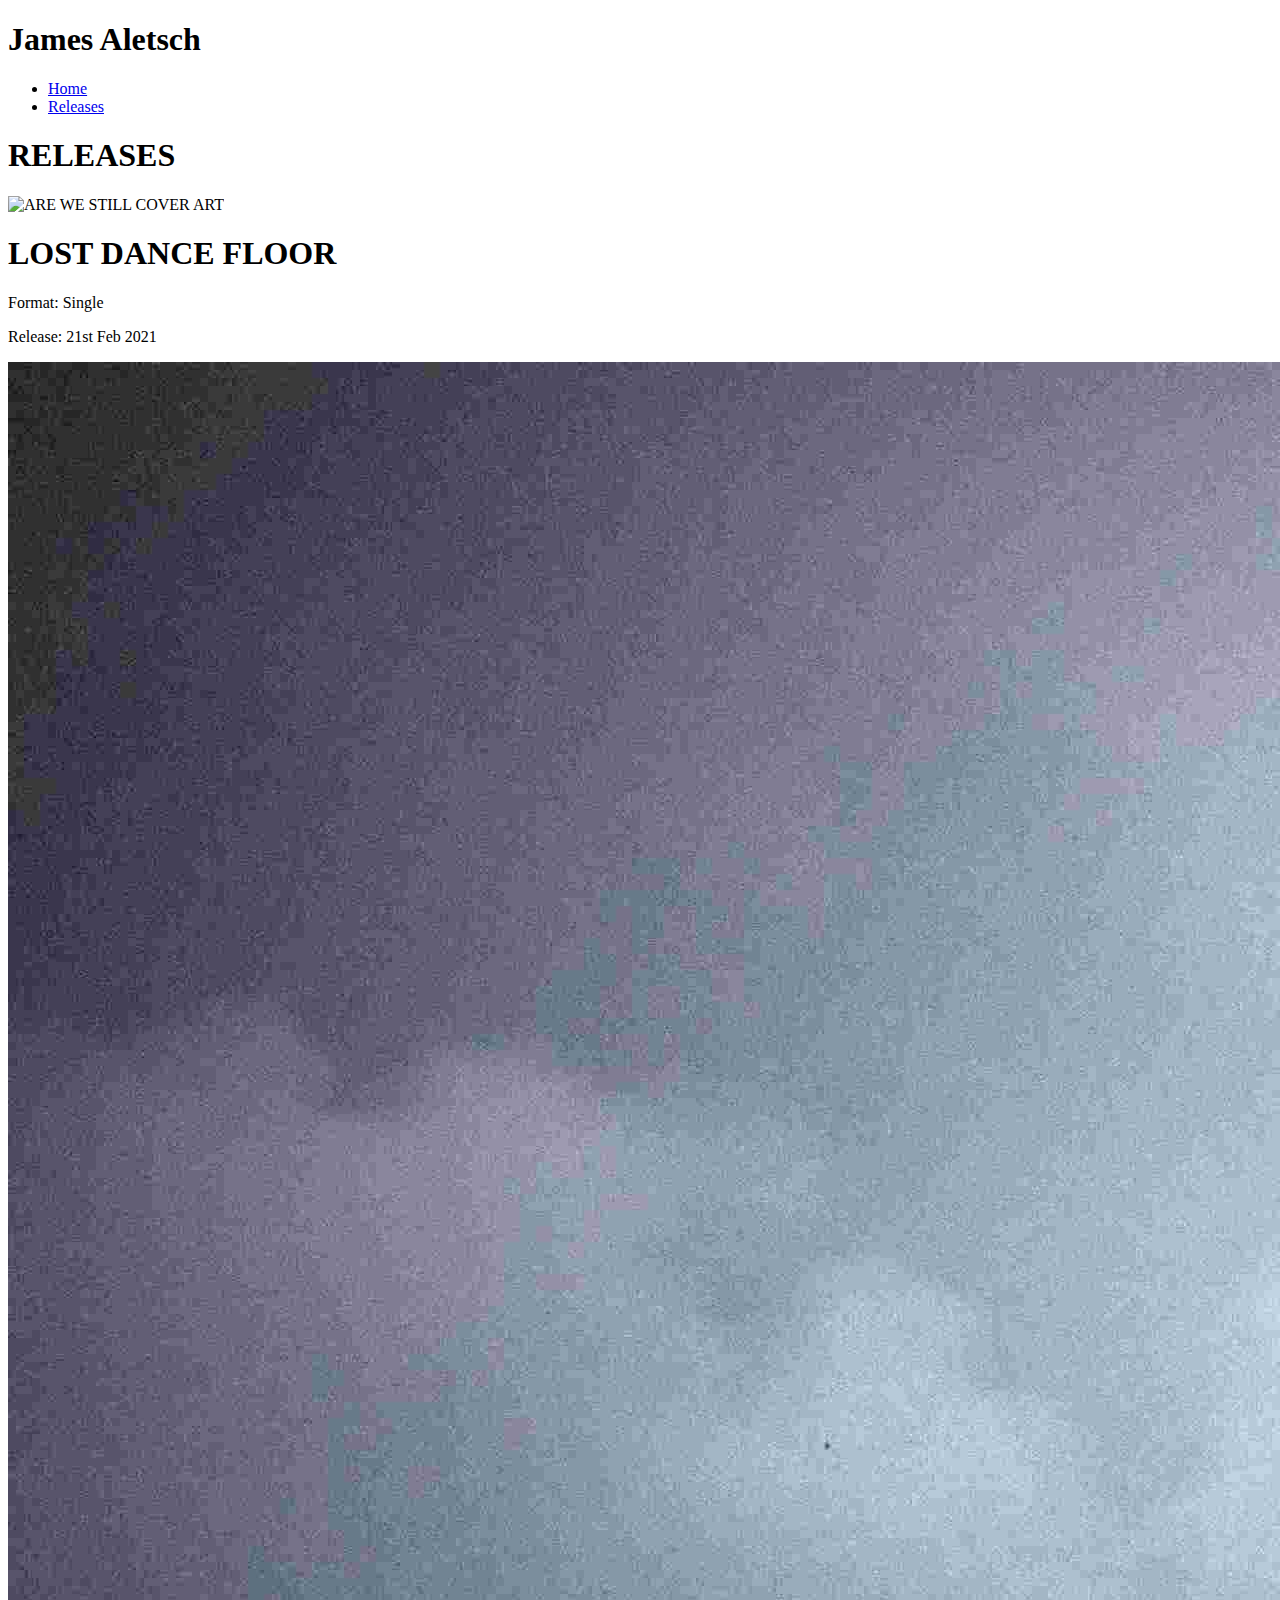
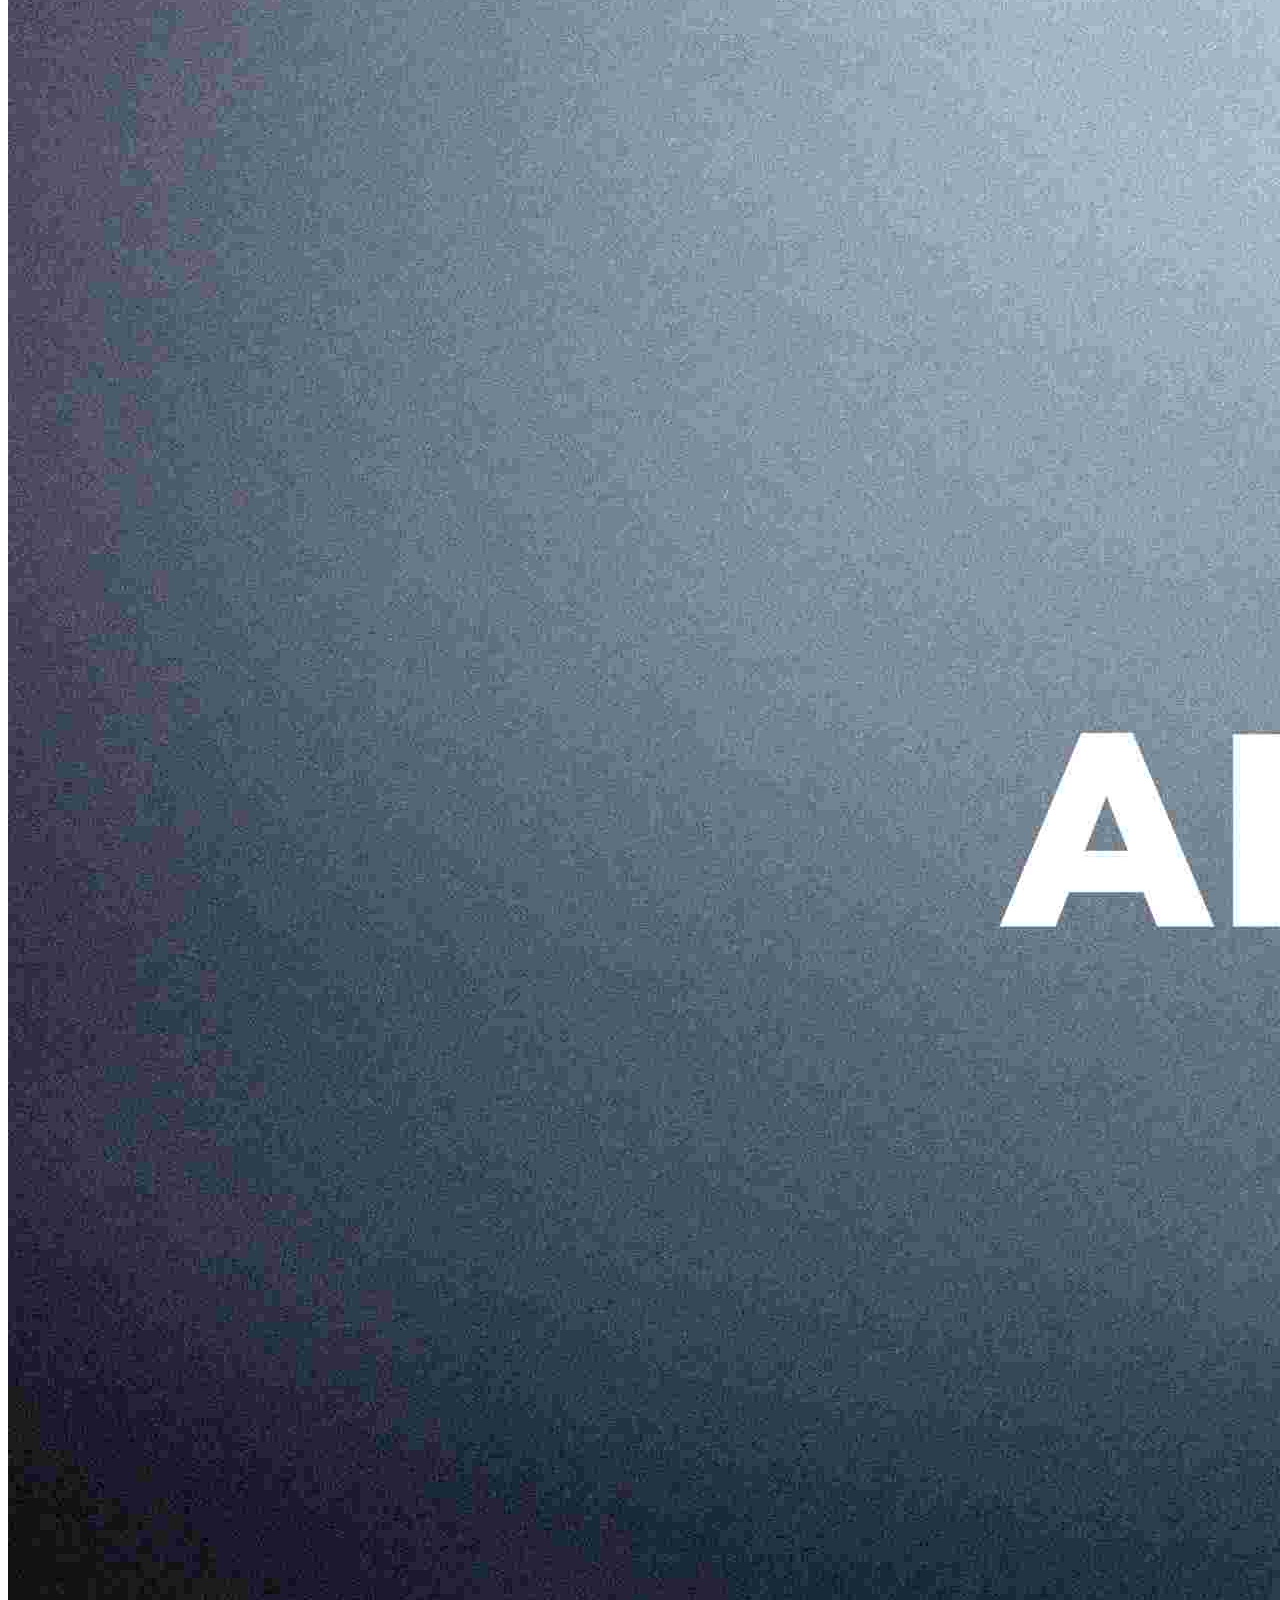
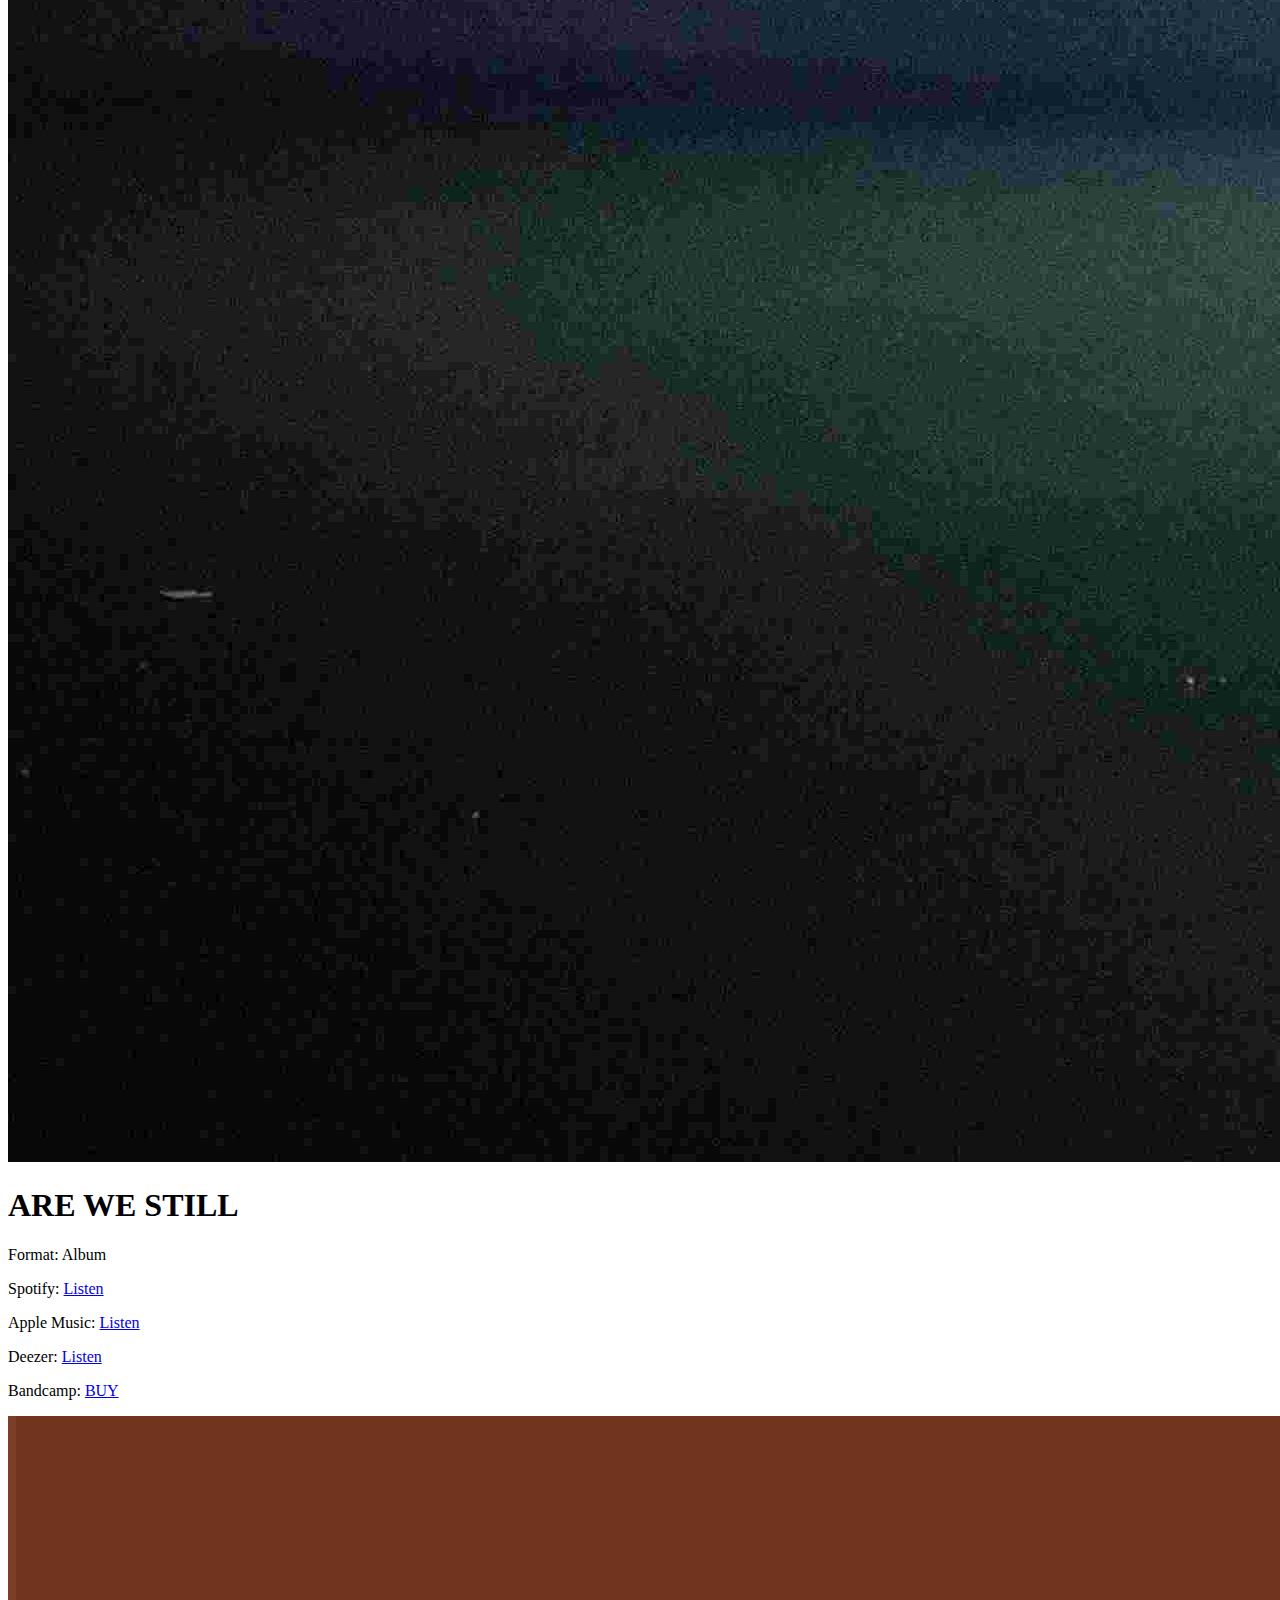
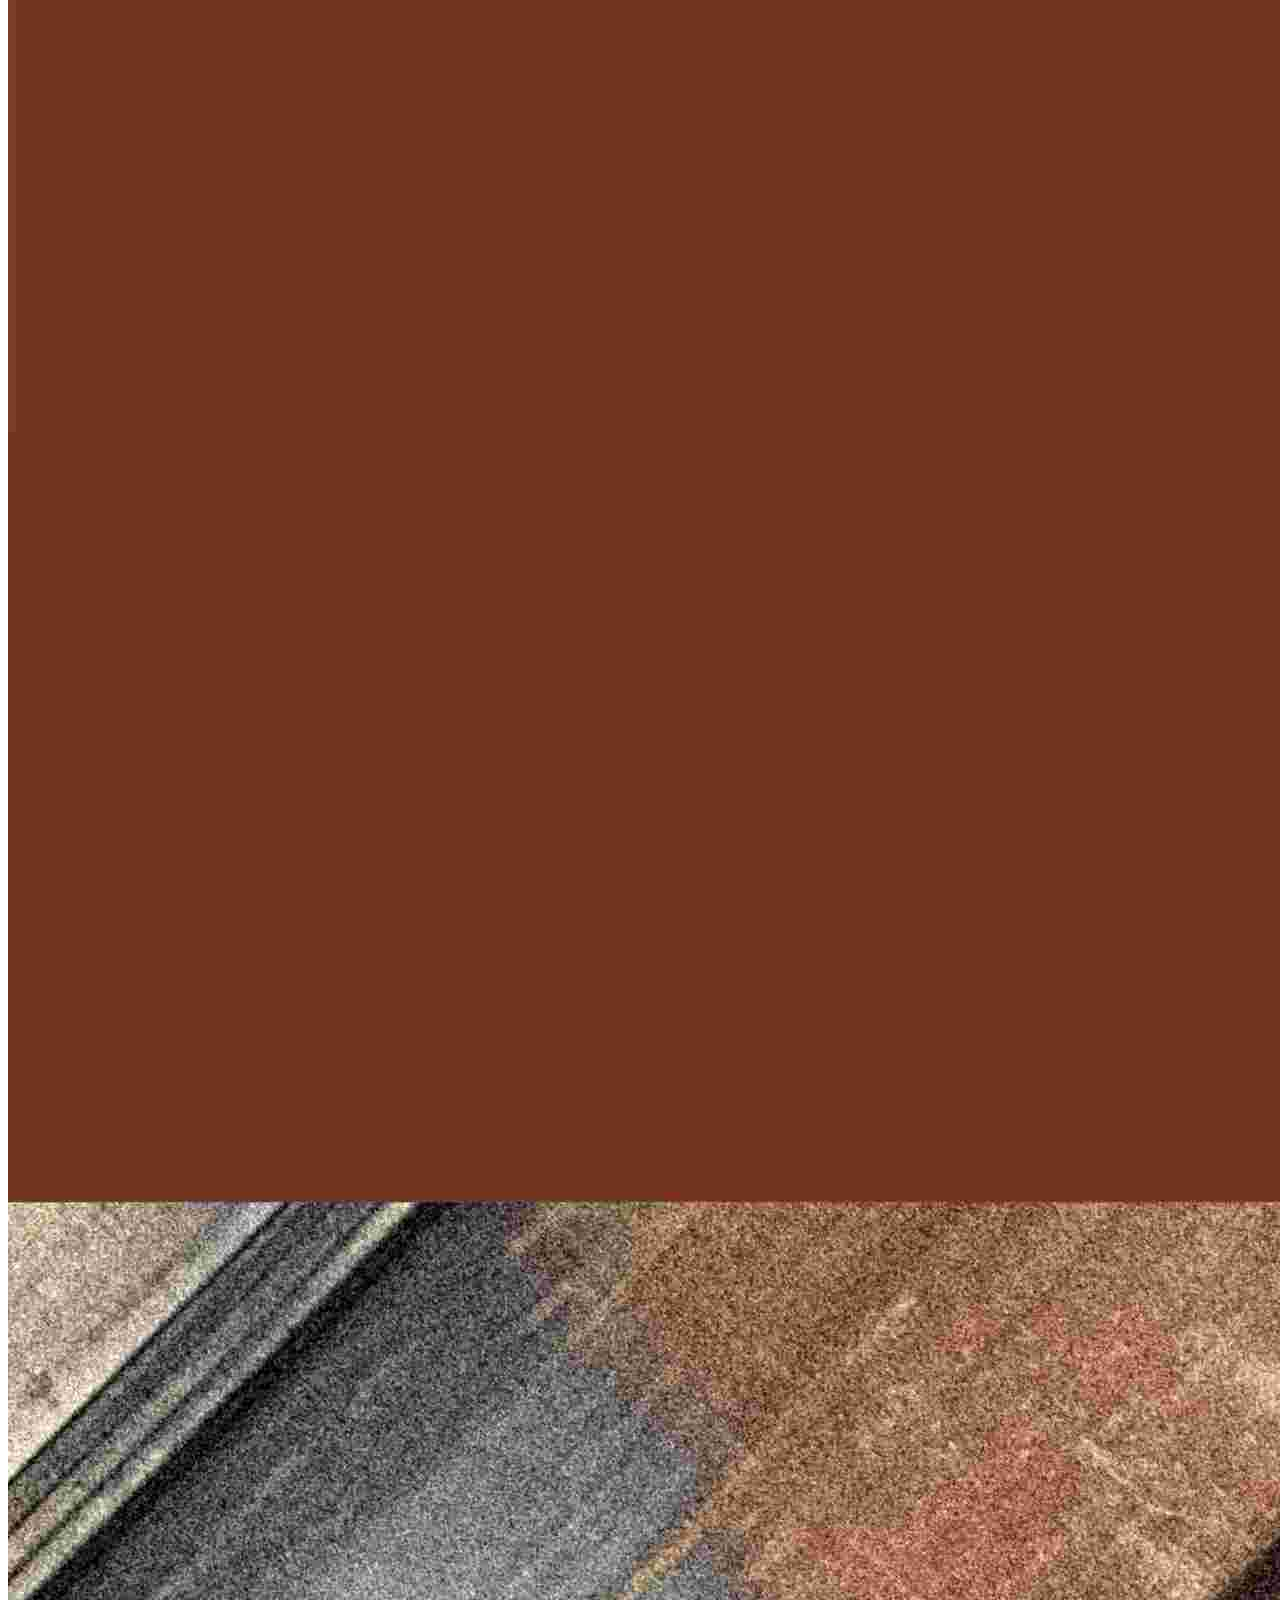
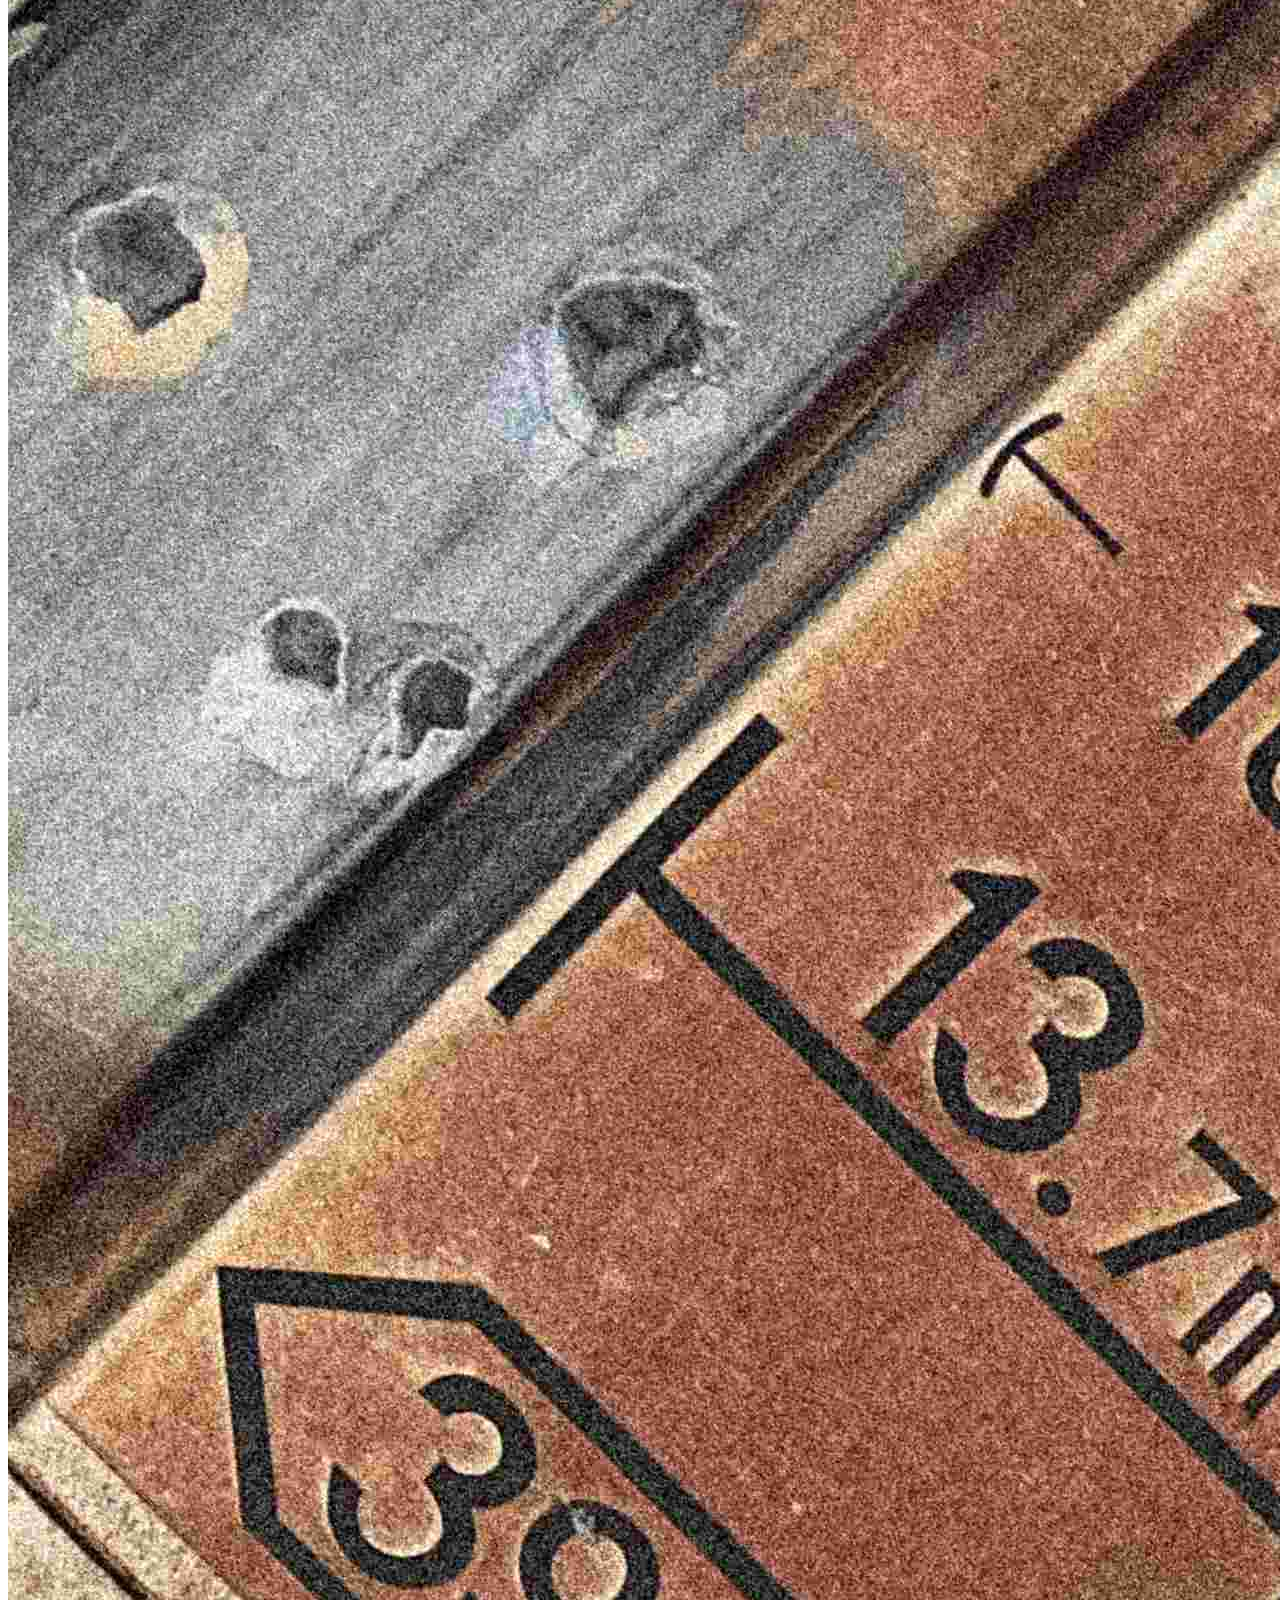
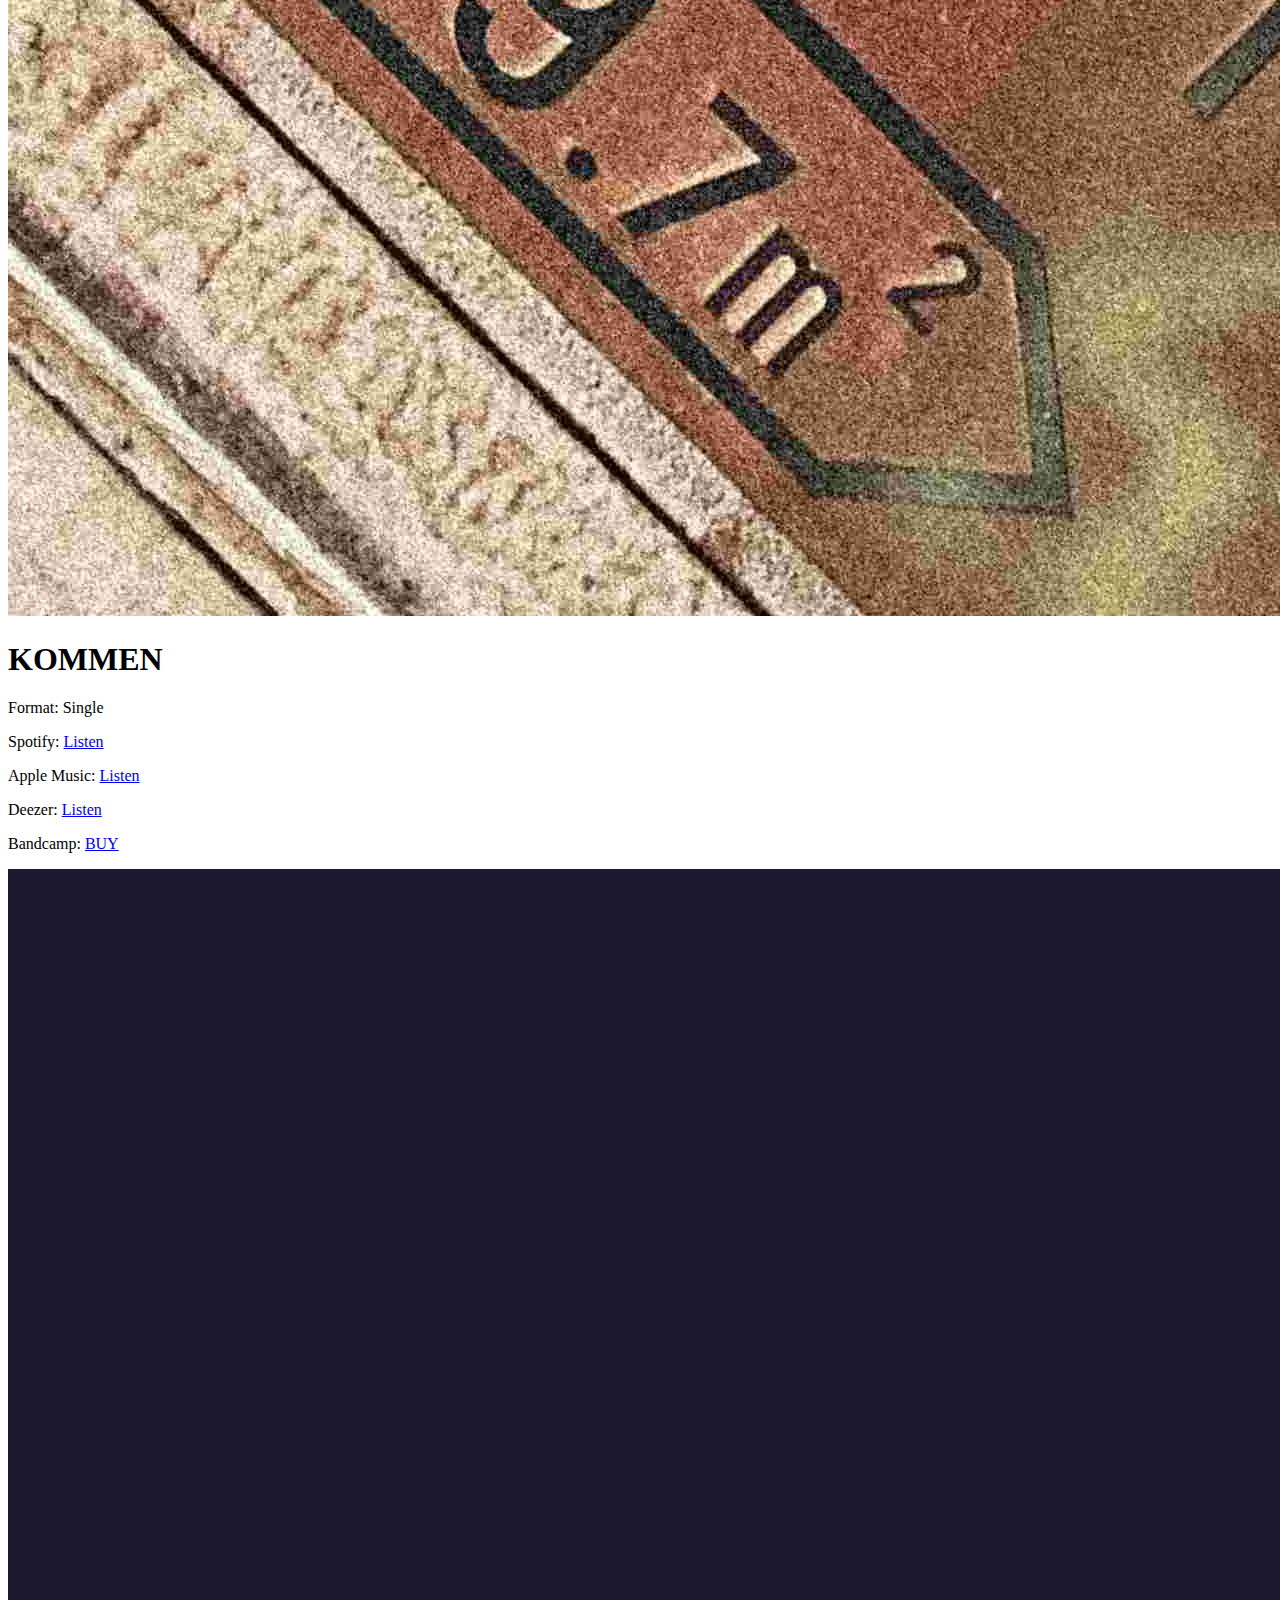
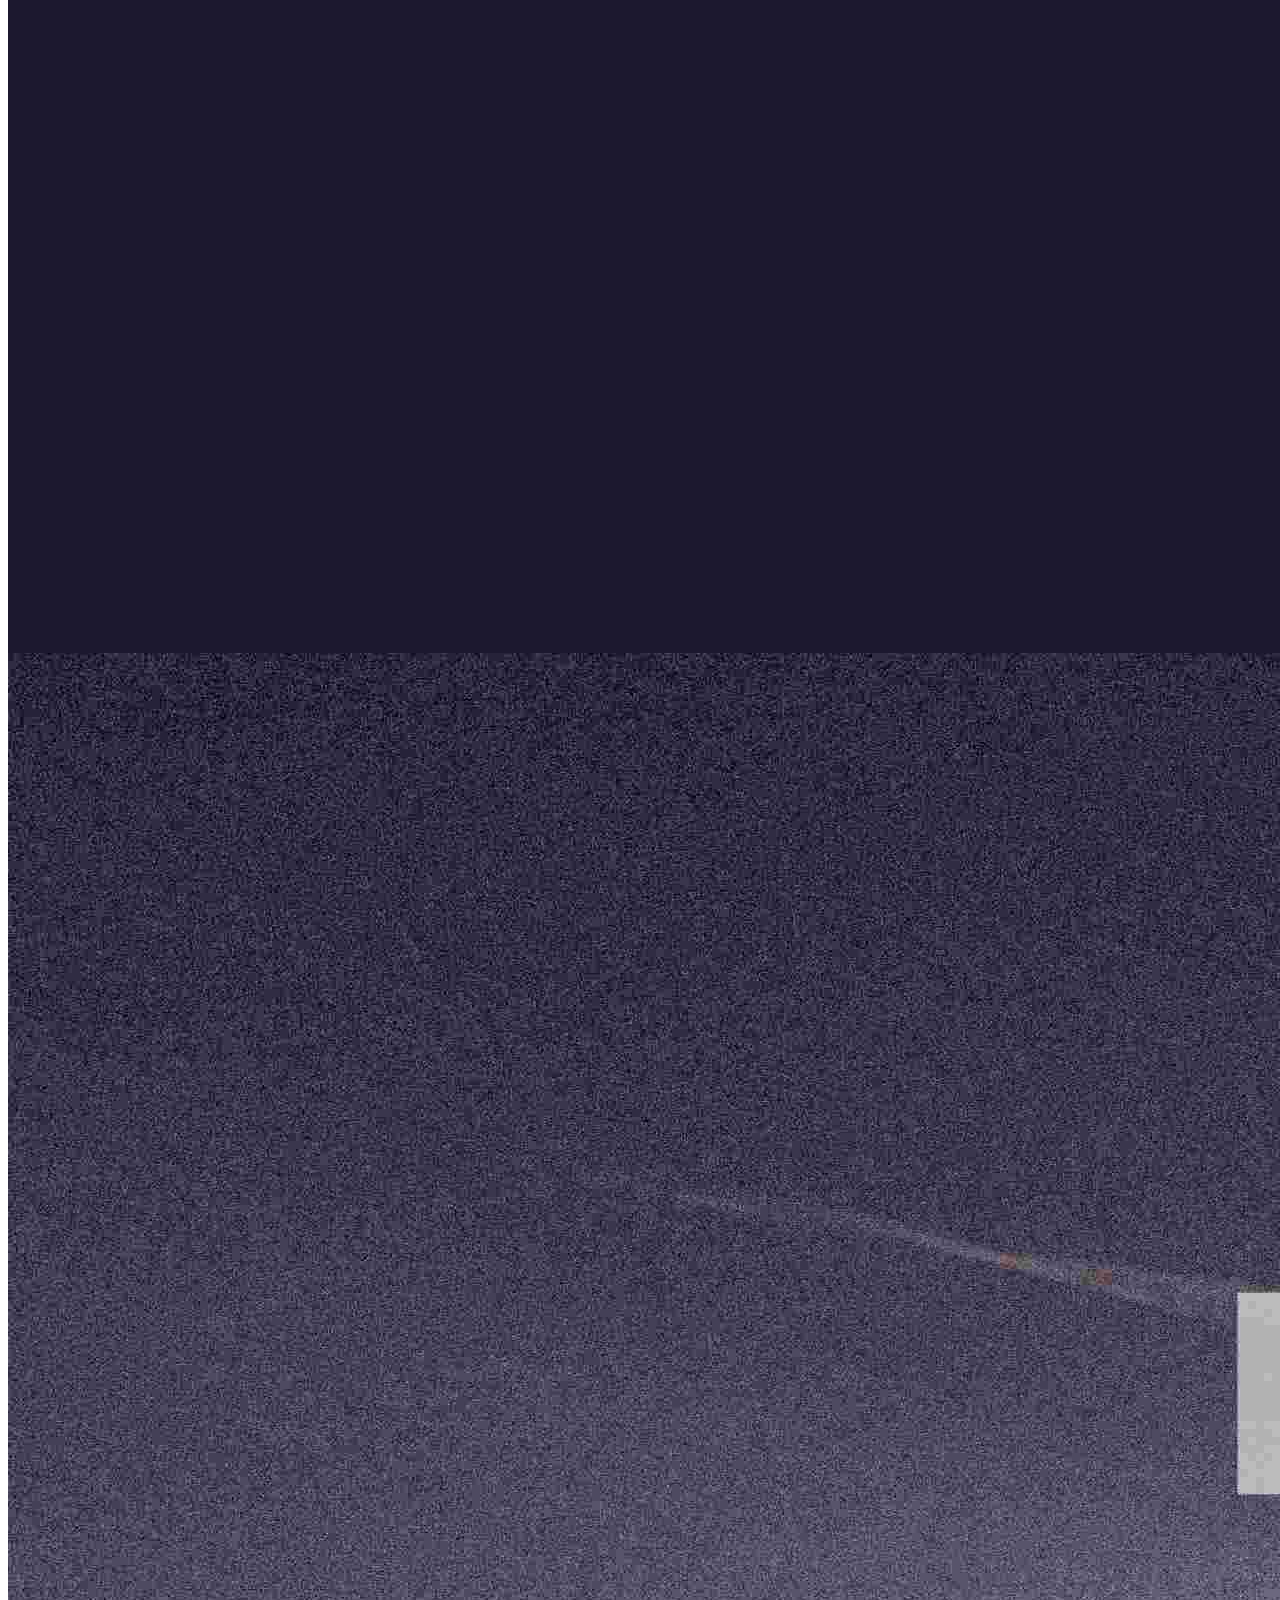
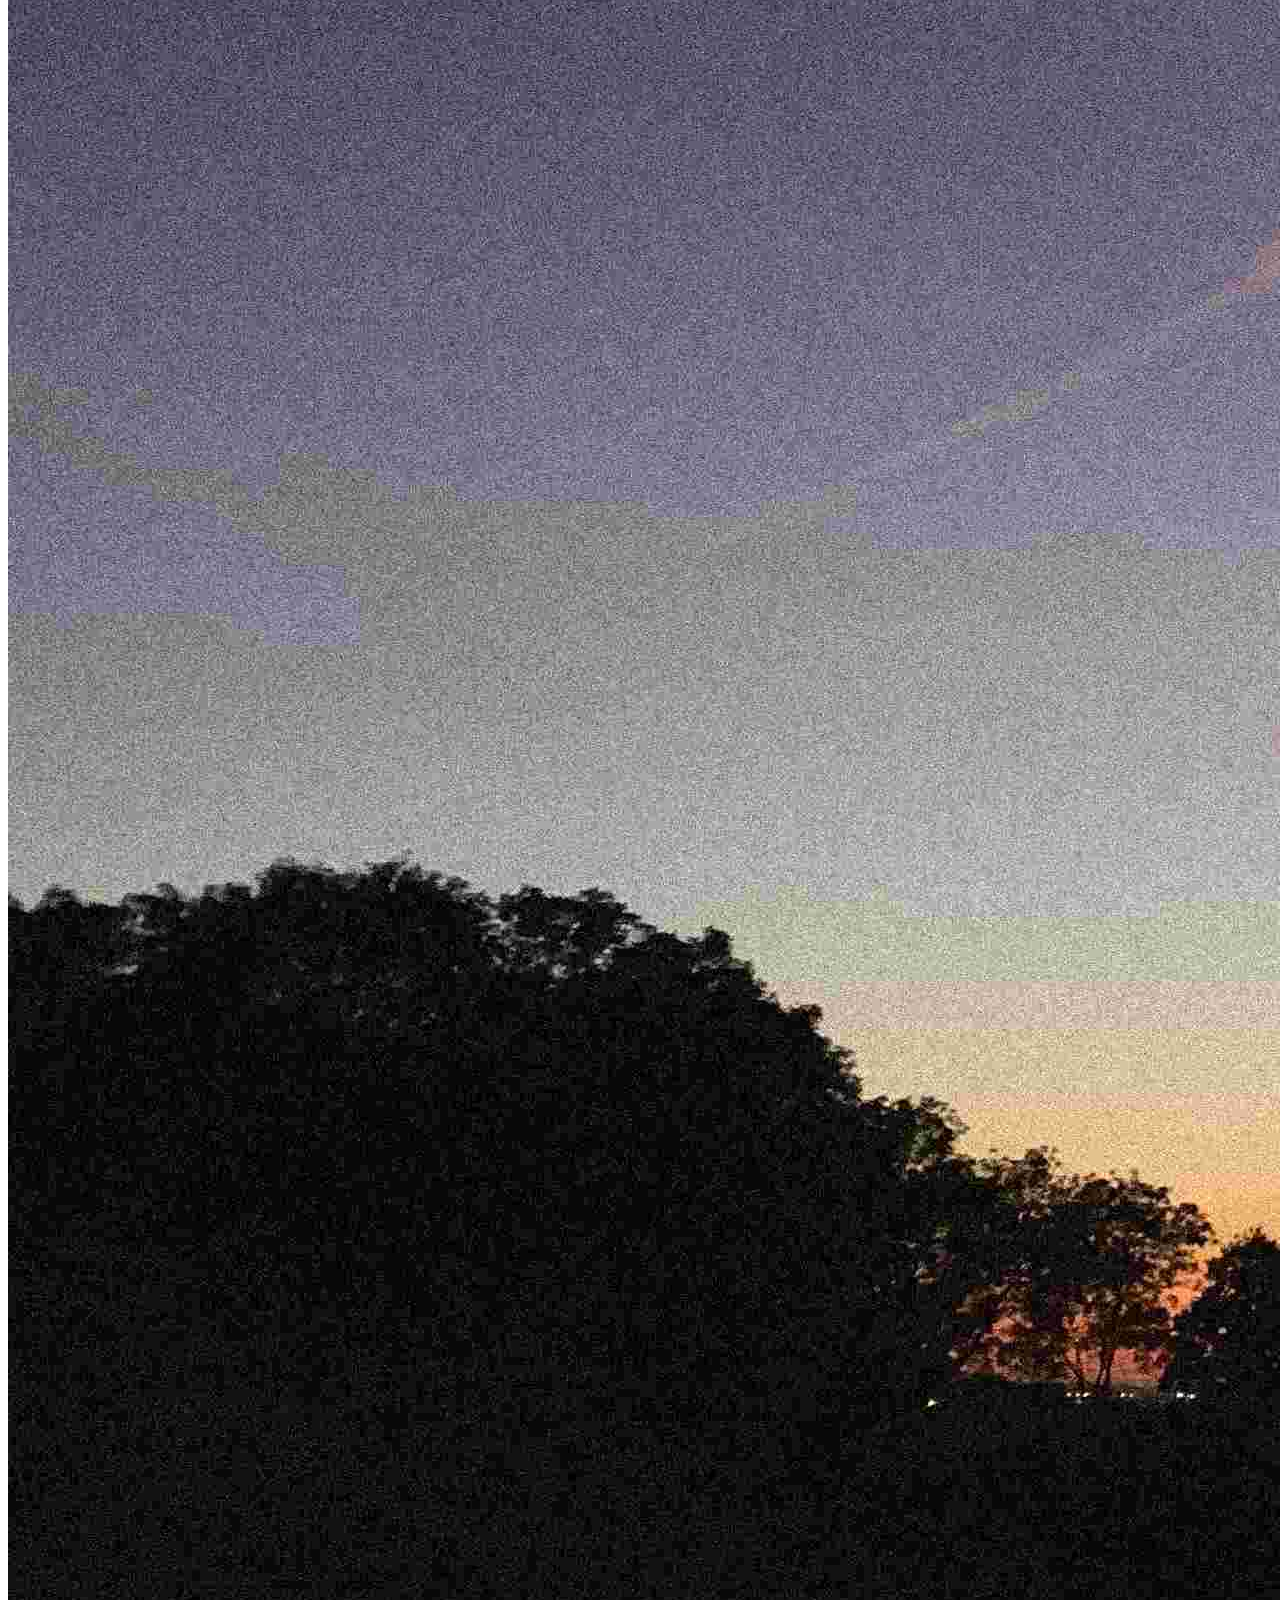
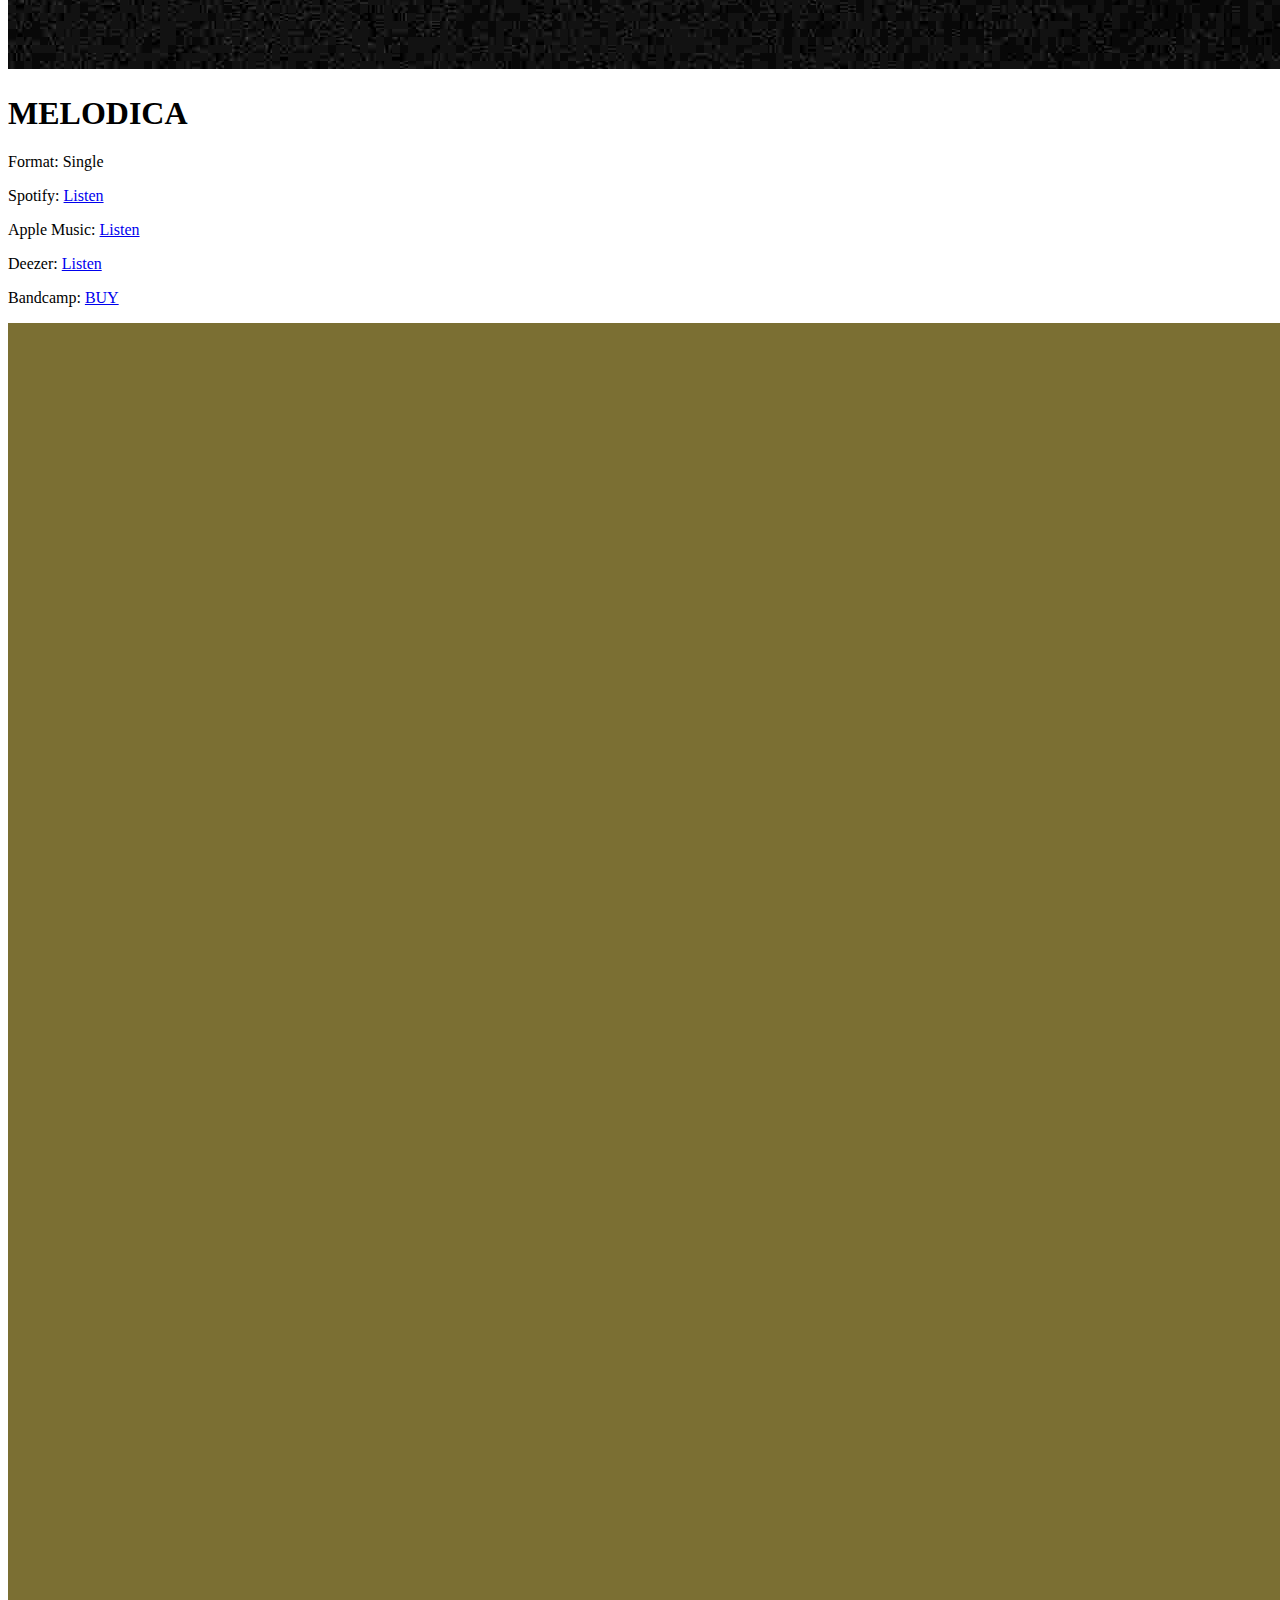
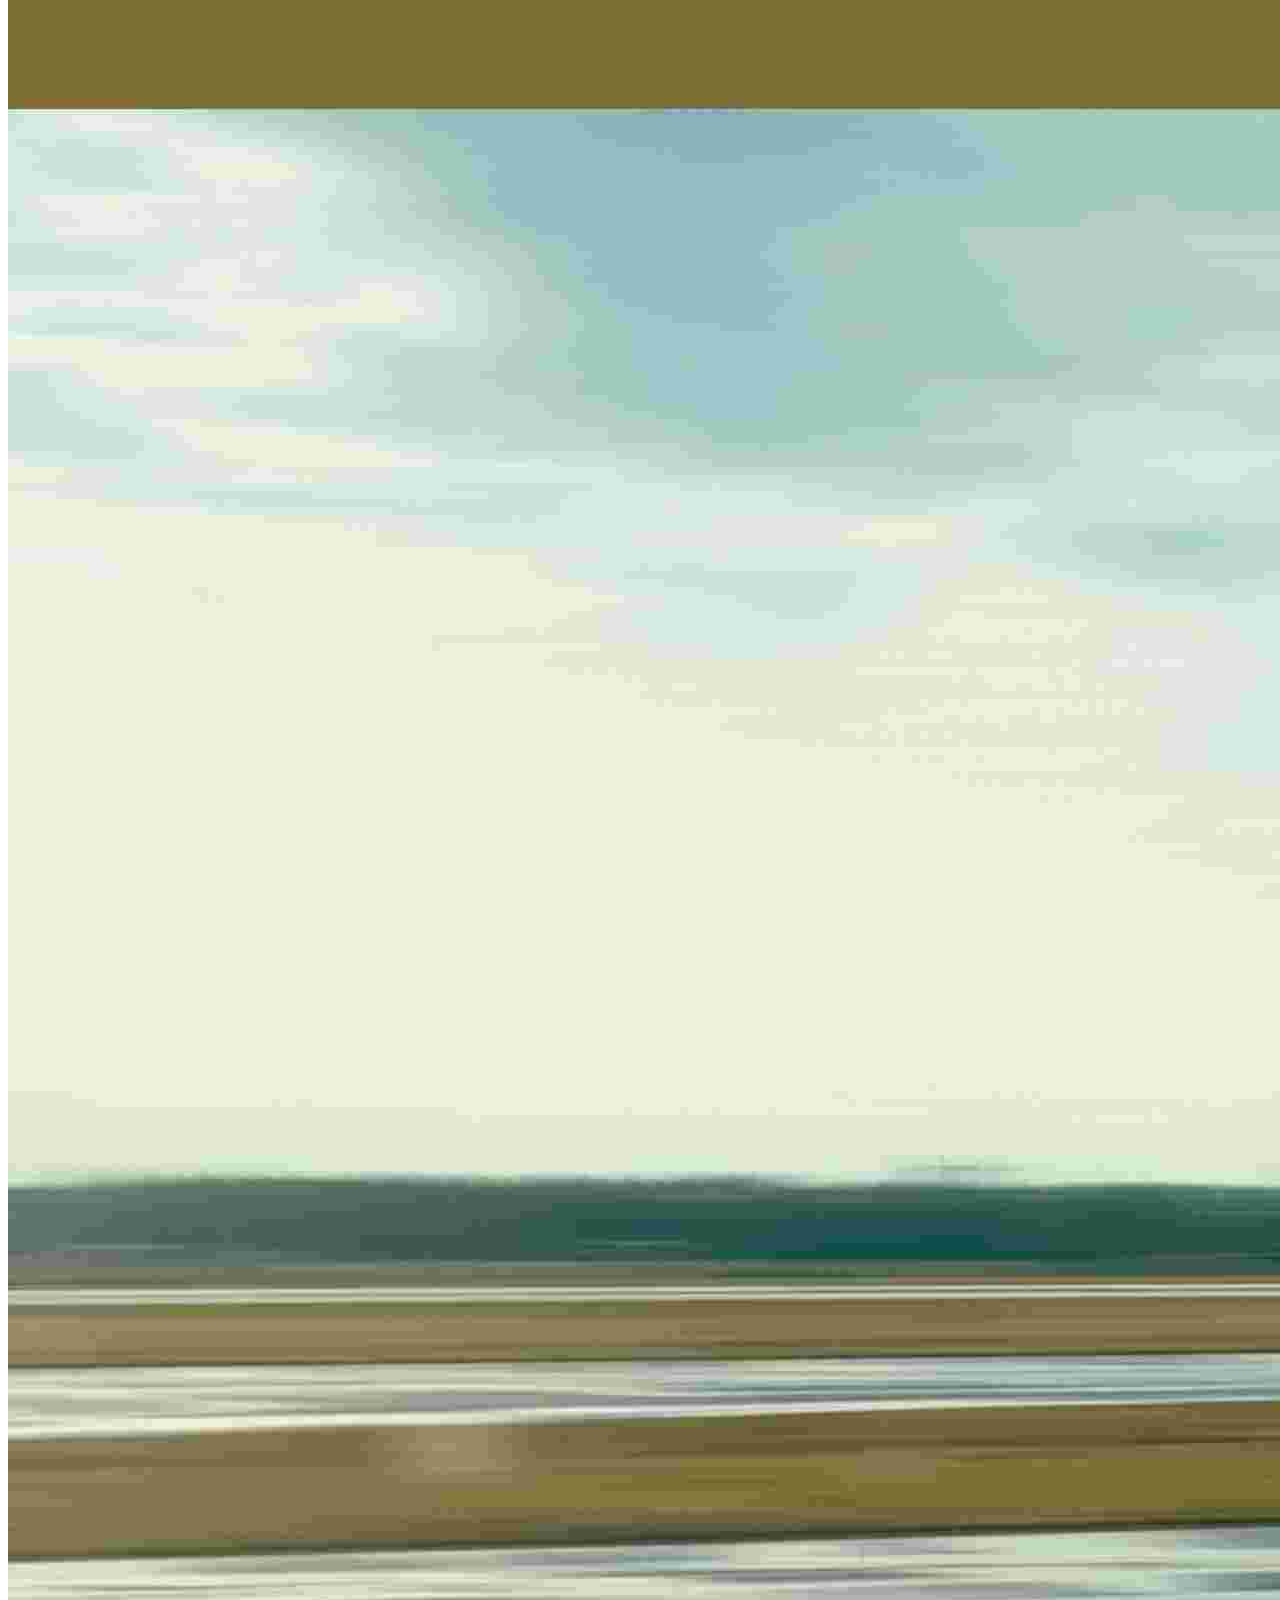
==== 21refreshReeases.html @ 7ee55f02 "Add files via upload" ====
<!doctype html>

<html lang="en">
<head>
  <meta charset="utf-8">
	<meta name="viewport" content="width=device-width, initial-scale=1, shrink-to-fit=no">  

  <title>James Aletsch Music - Releases</title>
 
 <meta name="description" content="The Content">
 <meta name="author" content="James Goldsworthy">

<link rel="preconnect" href="https://fonts.gstatic.com"> 
<link href="https://fonts.googleapis.com/css2?family=Montserrat:wght@200;400;800&display=swap+SC&family=Roboto&family=Open+Sans:wght@600&display=swap&display=swap" rel="stylesheet">

<script   src="https://code.jquery.com/jquery-3.5.1.min.js"   integrity="sha256-9/aliU8dGd2tb6OSsuzixeV4y/faTqgFtohetphbbj0="   crossorigin="anonymous"></script>

<script src="assets/js/sitejs.js"></script>  
<link rel="stylesheet" href="assets/scss/style.css?v=1.0">

  <!--[if lt IE 9]>
  <script src="http://html5shiv.googlecode.com/svn/trunk/html5.js"></script>
  <![endif]-->
  
</head>

<body>	
	<nav class="main-nav" id="MainNav">
		<div class="title"><h1>James Aletsch</h1></div>
		<ul id="navContent">
			<li><a href="index.html">Home</a></li>
			<li><a href="releases.html">Releases</a></li>

		</ul>
		
		<div class="fullburger" id="navclick">
			<span class="burger"></span>	
			<span class="burger"></span>	
			<span class="burger"></span>
		</div>		
	</nav>
	
<!--
	<header>
		<div class="hero">
			<h1>James Aletsch<br />Are We Still</h1>
		</div>
			<a href="https://jamesaletsch.com/releases.html">
				<h2>Debut Album. Out Now</h2>
			</a>
	</header>
-->
	
	
	<main>
		
			<h1 class="grid-title">RELEASES</h1>

	<div class="grid">
	
	<article class="card single">
	
			<img src="assets/img/LOSTDANCEFLOOR.jpg" alt="ARE WE STILL COVER ART" >
			<h1>LOST DANCE FLOOR</h1>
			<p>Format: Single</p>
			
			<aside>
				<p>Release: 21st Feb 2021</p>
<!--
				<p>Spotify: <a href="https://open.spotify.com/artist/4aAgOYEZjSrFzIsHcQfAZx?si=XyxAusX2T9azUZhBjCRoVg">COMING SOON</a></p>
				<p>Apple Music: <a href="https://music.apple.com/artist/james-aletsch/1495253560">COMING SOON</a></p>
				<p>Deezer: <a href="https://www.deezer.com/en/artist/83409122">COMING SOON</a></p>
				<p>Bandcamp: <a href="https://jamesaletsch.bandcamp.com/album/are-we-still">Pre-order</a></p>
-->
			</aside>
			
		</article>
	
		
		<article class="card album">	
			<img src="assets/img/AREWESTILL.jpg" alt="ARE WE STILL COVER ART" >
			<h1>ARE WE STILL</h1>			
			<p>Format: Album</p>
			
			<aside>
				<p>Spotify: <a href="https://open.spotify.com/artist/4aAgOYEZjSrFzIsHcQfAZx?si=XyxAusX2T9azUZhBjCRoVg">Listen</a></p>
				<p>Apple Music: <a href="https://music.apple.com/artist/james-aletsch/1495253560">Listen</a></p>
				<p>Deezer: <a href="https://www.deezer.com/en/artist/83409122">Listen</a></p>
				<p>Bandcamp: <a href="https://jamesaletsch.bandcamp.com/album/are-we-still">BUY</a></p>
			</aside>
			
		</article>
		
		
			<article class="card single">
			<img src="assets/img/KOMMEN.jpg" alt="Kommen COVER ART" >
			<h1>KOMMEN</h1>
			<p>Format: Single</p>
			
			<aside>
				<p>Spotify: <a href="https://open.spotify.com/album/1F3aGrM2bREuylPN6hWk1n">Listen</a></p>
				<p>Apple Music: <a href="https://music.apple.com/us/album/kommen-single/1506677314">Listen</a></p>
				<p>Deezer: <a href="https://www.deezer.com/en/album/140354652">Listen</a></p>
				<p>Bandcamp: <a href="https://jamesaletsch.bandcamp.com/track/kommen">BUY</a></p>
			</aside>
			
		</article>
		
			<article class="card single">	
			<img src="assets/img/MELODICA.jpg" alt="Melodica COVER ART" >
			<h1>MELODICA</h1>
			<p>Format: Single</p>
			
			<aside>
				<p>Spotify: <a href="https://open.spotify.com/album/0CFY2iLc2U9OkbyTqMZ8by#login">Listen</a></p>
				<p>Apple Music: <a href="https://music.apple.com/us/album/melodica-single/1499684328">Listen</a></p>
				<p>Deezer: <a href="https://www.deezer.com/en/album/132521182">Listen</a></p>
				<p>Bandcamp: <a href="https://jamesaletsch.bandcamp.com/track/melodica">BUY</a></p>
			</aside>
			
		</article>
		
			<article class="card single">	
			<img src="assets/img/AERO.jpg" alt="Aero COVER ART" >
			<h1>AERO</h1>
			<p>Format: Single</p>
			
			<aside>
				<p>Spotify: <a href="https://open.spotify.com/album/3XvuadveIPEbg8RL5b5ZYH">Listen</a></p>
				<p>Apple Music: <a href="https://music.apple.com/us/album/aero-single/1497015002">Listen</a></p>
				<p>Deezer: <a href="https://www.deezer.com/en/album/129252532">Listen</a></p>
				<p>Bandcamp: <a href="https://jamesaletsch.bandcamp.com/track/aero">BUY</a></p>
			</aside>
			
		</article>
		
			<article class="card single">
			<img src="assets/img/FURTHER.jpg" alt="Further COVER ART" >
			<h1>FURTHER</h1>
			<p>Format: Digital EP</p>
			
			<aside>
				<p>Spotify: <a href="https://open.spotify.com/album/20vJmDzva7VcHrnhFaOFzT">Listen</a></p>
				<p>Apple Music: <a href="https://music.apple.com/us/album/further-single/1495253769">Listen</a></p>
				<p>Deezer: <a href="https://www.deezer.com/en/album/127204172">Listen</a></p>
				<p>Bandcamp: <a href="https://jamesaletsch.bandcamp.com/track/further">BUY</a></p>
			</aside>
			
		</article>
	
	</div>	<!-- end of grid -->
	
		</section>		
		
	
	</main>	
	
	
	
	
<footer>
	
	<div class="footerarea">
	<h3>Music for your library:</h3>
	<p><a href="https://open.spotify.com/artist/4aAgOYEZjSrFzIsHcQfAZx?si=XyxAusX2T9azUZhBjCRoVg" target="_blank">James Aletsch on Spotify</a></p>
		<p><a href="https://music.apple.com/artist/james-aletsch/1495253560" target="_blank">James Aletsch on Apple Music</a></p>
		<p><a href="https://www.deezer.com/en/artist/83409122" target="_blank">James Aletsch on Deezer</a></p>
		<p><a href="https://music.amazon.co.uk/artists/B083ZDS95K/james-aletsch" target="_blank">James Aletsch on Amazon Music</a></p>
		<p><a href="https://jamesaletsch.bandcamp.com" target="_blank">James Aletsch on Bandcamp</a></p>
	</div>	

	<div class="footerarea">
	<h3>Thought control:</h3>
		<p><a href="https://www.instagram.com/jamesaletsch/" target="_blank">James Aletsch on Instagram</a></p>
		<p><a href="https://twitter.com/JAletsch" target="_blank">James Aletsch on Twitter</a></p>
	</div>	
	
	<div class="footerarea">
	<h3>Other places</h3>
		<p><a href="https://www.discogs.com/artist/8007127-James-Aletsch" target="_blank">James Aletsch on Discogs</a></p>
		<p><a href="https://www.youtube.com/channel/UC3zdemA0dFnrOscTuxaa2MA" target="_blank">James Aletsch on YouTube</a></p>
		<p><a href="https://soundcloud.com/user-363998037" target="_blank">James Aletsch on SoundCloud</a></p>

	</div>	
	
	<div class="footerarea">	
	<h3>Privacy:</h3>
	<p>There are no advertising cookies or analytics tracking on this website. <br />We believe that what you look at is entirely up to you. Browse freely, friends</p>	
	</div>			


</footer>		


</body>
</html>
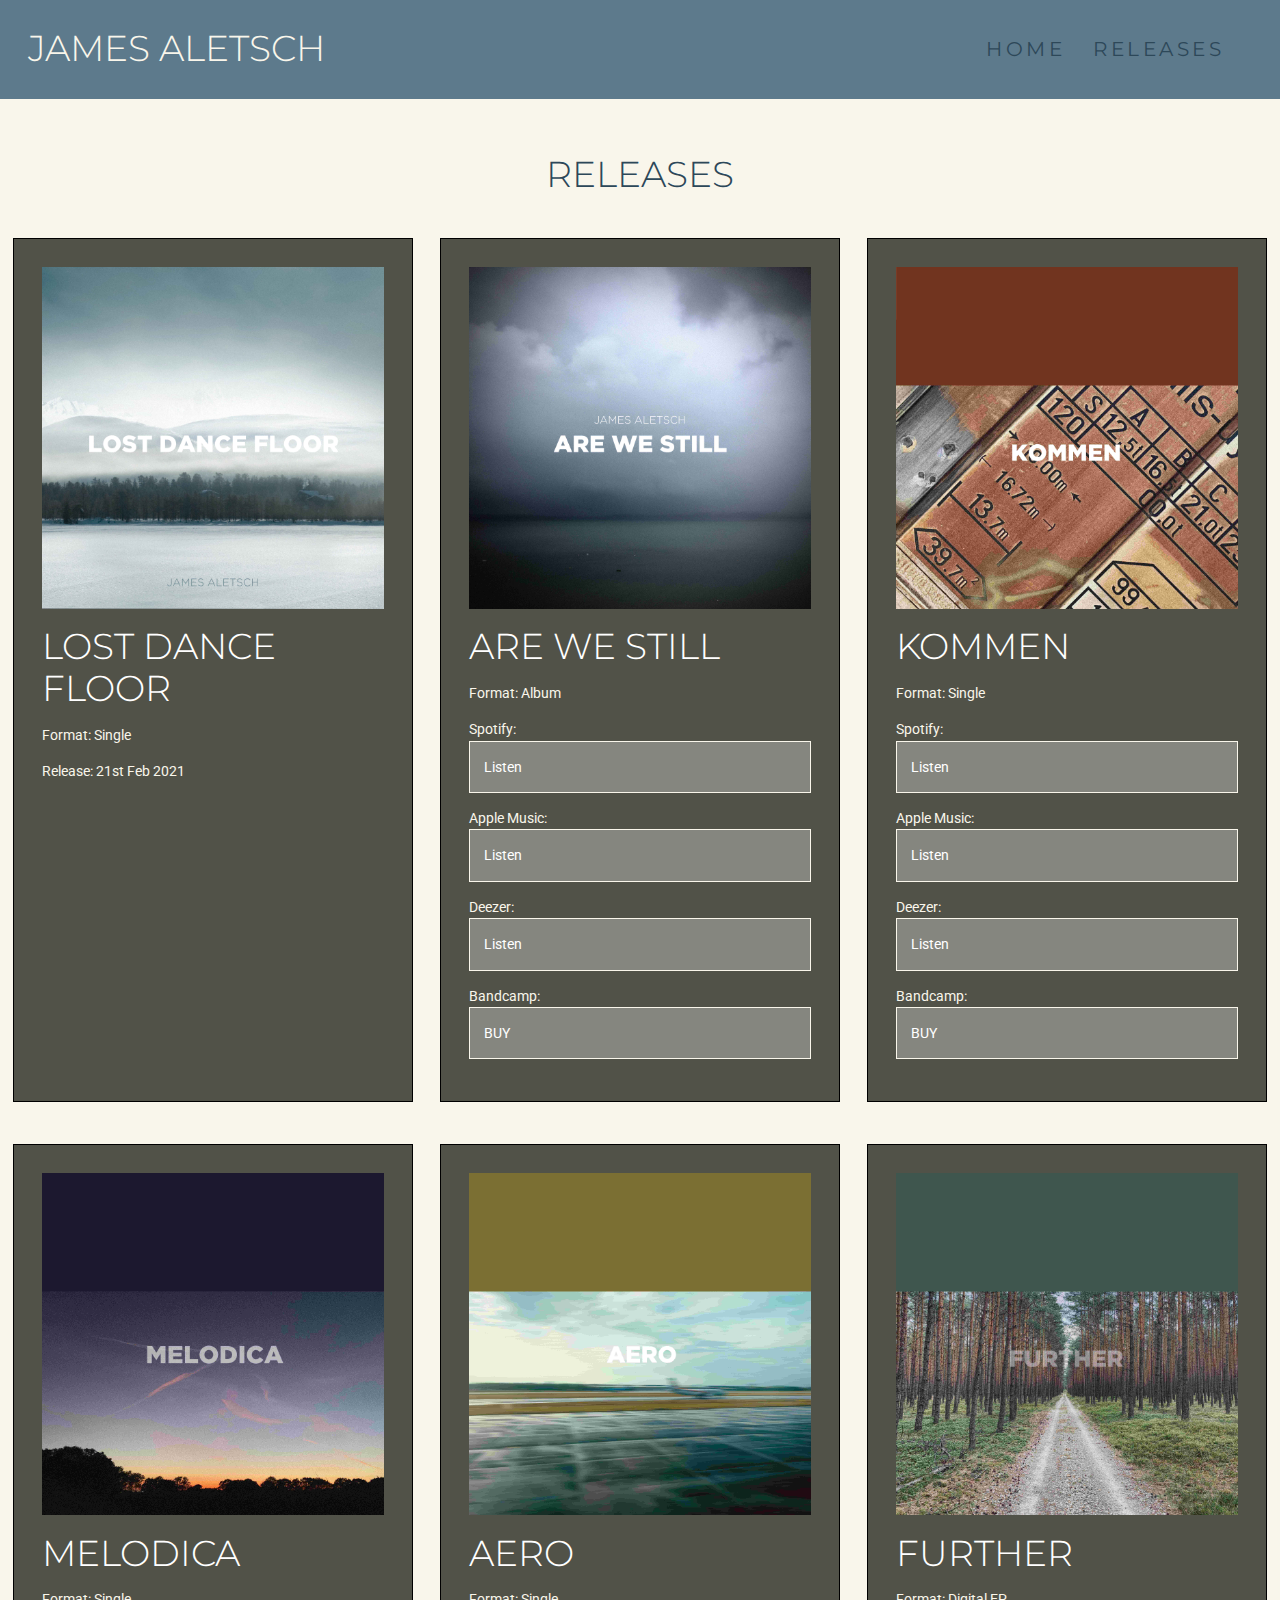
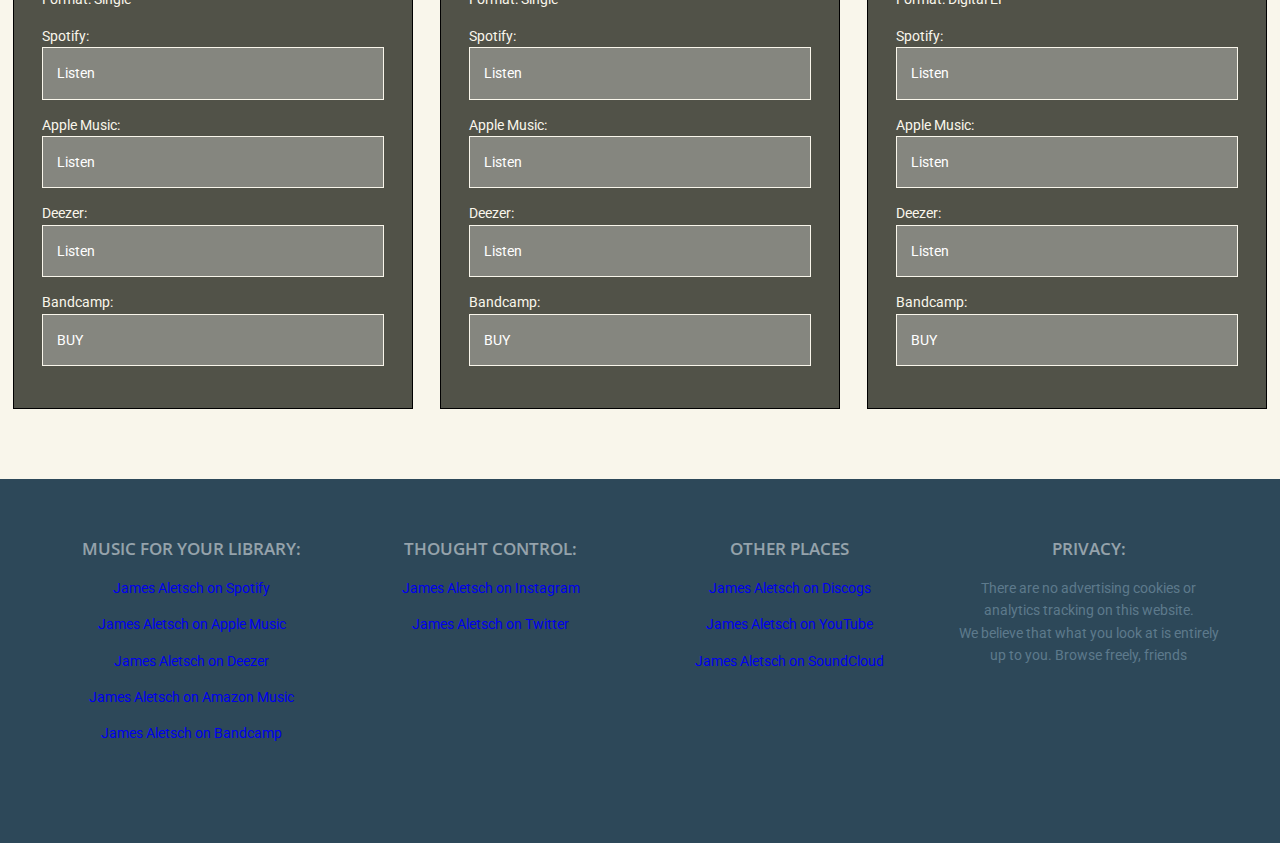
==== commit 9b6e154d: "update to include DUSK AND DECISION OVERLOAD" ====
--- a/21refreshReeases.html
+++ b/21refreshReeases.html
@@ -60,7 +60,7 @@
 	
 	<article class="card single">
 	
-			<img src="assets/img/LOSTDANCEFLOOR.jpg" alt="ARE WE STILL COVER ART" >
+			<img src="assets/img/LOSTDANCEFLOOR.jpg" alt="Lost dance floor COVER ART" >
 			<h1>LOST DANCE FLOOR</h1>
 			<p>Format: Single</p>
 			
--- a/assets/scss/style.css
+++ b/assets/scss/style.css
@@ -0,0 +1 @@
+html{line-height:1.15;-webkit-text-size-adjust:100%;box-sizing:border-box;font-size:87.5%}body{margin:0;font-family:"Roboto",sans-serif;font-size:1em;color:#2d4859;background:#f9f6eb;min-width:320px}details,main{display:block}h1{font-size:2em;margin:.67em 0;font-family:"Montserrat",sans-serif;font-size:2.6rem;margin:1rem 0 0;font-weight:300;text-transform:uppercase}hr{box-sizing:content-box;height:0;overflow:visible}code,kbd,pre,samp{font-family:monospace,monospace;font-size:1em}a{background-color:transparent}abbr[title]{border-bottom:none;-webkit-text-decoration:underline dotted;text-decoration:underline dotted}b,strong{font-weight:bolder}small{font-size:80%}sub,sup{font-size:75%;line-height:0;position:relative;vertical-align:baseline}sub{bottom:-.25em}sup{top:-.5em}img{border-style:none}button,input,optgroup,select,textarea{font-family:inherit;font-size:100%;line-height:1.15;margin:0}button,input{overflow:visible}button,select{text-transform:none}[type=button],[type=reset],[type=submit],button{-webkit-appearance:button}[type=button]::-moz-focus-inner,[type=reset]::-moz-focus-inner,[type=submit]::-moz-focus-inner,button::-moz-focus-inner{border-style:none;padding:0}[type=button]:-moz-focusring,[type=reset]:-moz-focusring,[type=submit]:-moz-focusring,button:-moz-focusring{outline:1px dotted ButtonText}fieldset{padding:.35em .75em .625em}legend{color:inherit;display:table;max-width:100%;white-space:normal}progress{vertical-align:baseline}textarea{overflow:auto}[type=checkbox],[type=radio],legend{box-sizing:border-box;padding:0}[type=number]::-webkit-inner-spin-button,[type=number]::-webkit-outer-spin-button{height:auto}[type=search]{-webkit-appearance:textfield;outline-offset:-2px}[type=search]::-webkit-search-decoration{-webkit-appearance:none}::-webkit-file-upload-button{-webkit-appearance:button;font:inherit}summary{display:list-item}[hidden],template{display:none}*,:after,:before{box-sizing:inherit}.group:after,.group:before{content:"";display:table}.group:after{clear:both}.group{zoom:1}.hide{display:none}h2{font-family:"Montserrat",sans-serif;font-size:2rem;margin:1rem 0 0}h3{font-family:"Open Sans",sans-serif;text-transform:uppercase;font-weight:600;font-size:1.2rem;background:#2d4859;color:rgba(255,255,255,.5);display:inline-block;padding:.3rem 1rem;margin:0}p{font-family:"Roboto",sans-serif;line-height:1.6rem}nav{border-bottom:1px solid #5d7a8c;padding:1rem;position:fixed;top:0;background:#5d7a8c;color:#f9f6eb;width:100vw;z-index:50}@media only screen and (min-width:54.857em){nav{display:flex;justify-content:space-between;padding:2rem}}@media only screen and (min-width:87.428em){nav{padding:3rem}}nav .fullburger{position:absolute;top:1.4rem;right:2rem}@media only screen and (min-width:25.714em){nav .fullburger{top:2rem}}@media only screen and (min-width:35.714em){nav .fullburger{display:none}}nav .fullburger .burger{display:block;width:1.8rem;height:.1rem;margin-bottom:.4rem;position:relative;background:#f9f6eb;border-radius:1px;z-index:1;transform-origin:4px 0;transition:transform .6s cubic-bezier(.77,.2,.05,1),background .6s cubic-bezier(.77,.2,.05,1),opacity .55s ease}nav .fullburger .burger:first-child{transform-origin:0 0}nav .fullburger .burger:nth-last-child(2){transform-origin:0 100%}nav .fullburger.toggled .burger{opacity:1;transform:rotate(-45deg) translate(-2px,-1px);background:#f9f6eb}nav .fullburger.toggled .burger:nth-last-child(2){opacity:0;transform:rotate(0deg) scale(.2,.2)}nav .fullburger.toggled .burger:nth-last-child(3){transform:rotate(45deg) translate(0,-1px)}nav .title h1{margin:0;display:block;font-size:1.8rem;z-index:555}@media only screen and (min-width:25.714em){nav .title h1{font-size:2.6rem}}@media only screen and (min-width:35.714em){nav .title h1{text-align:center}}@media only screen and (min-width:54.857em){nav .title h1{text-align:left}}nav ul,nav ul.open{background:#5d7a8c;height:100vh;transition:.6s cubic-bezier(.77,.2,.05,1) all}nav ul{width:80vw;padding:3rem 1rem;line-height:3rem;position:absolute;top:3rem;left:-100vw}nav ul.open{left:0;transition:.6s cubic-bezier(.77,.2,.05,1) all;list-style:none}@media only screen and (min-width:35.714em){nav ul,nav ul.open{height:auto;background:0 0;display:flex;justify-content:space-around;padding:0}nav ul.open{margin:0;width:auto}nav ul{position:static;border:0;margin:0 auto}}@media only screen and (min-width:54.857em){nav ul{position:static;border:0;height:auto;display:flex;justify-content:flex-end;padding:0;margin:0;width:auto}}nav ul li{border-top:1px solid #2d4859;padding:1rem;list-style:none;margin-right:2rem;font-family:"Montserrat",sans-serif;letter-spacing:.25rem;font-size:1.4rem;text-transform:uppercase;transition:ease-in all .5s}@media only screen and (min-width:35.714em){nav ul li{border:0;padding:0}}nav ul li:last-ot-type{margin-right:0}nav ul li a{text-decoration:none;color:#2d4859}header a:hover,nav ul li a :active,nav ul li a:hover{text-decoration:underline;color:#f9f6eb}header,main section{display:flex;flex-direction:column}header{background:url(../../assets/img/AREWESTILL-AW.jpg) no-repeat;background-position:center center;background-attachment:scroll;background-size:cover;width:100%;height:100vh;justify-content:center}@media only screen and (min-width:25.714em){header{margin-top:5rem}}@media only screen and (min-width:35.714em){header{margin-top:7rem}}@media only screen and (min-width:87.428em){header{margin-top:9rem}}header .hero,main section.callout{flex-direction:column;text-align:center;justify-content:center}header .hero{background:rgba(255,255,255,.66);width:80vw;min-height:26vh;margin:0 auto;padding:2rem;display:flex}header .hero h1{margin:0}@media only screen and (min-width:25.714em){header .hero{width:70vw}}@media only screen and (min-width:35.714em){header .hero{width:60vw}}@media only screen and (min-width:54.857em){header .hero{width:50vw}}@media only screen and (min-width:87.428em){header .hero{width:40vw}}header a:hover{color:#fff}header h2{background:#2d4859;color:#fff;margin:1rem auto;padding:2rem;width:60vw;text-align:center}@media only screen and (min-width:25.714em){header h2{width:70vw}}@media only screen and (min-width:35.714em){header h2{width:60vw}}@media only screen and (min-width:54.857em){header h2{width:50vw}}@media only screen and (min-width:87.428em){header h2{width:40vw}}main{padding:0;margin:11rem auto 2rem}@media only screen and (min-width:25.714em){main{margin-top:11rem}}@media only screen and (min-width:35.714em){main{margin-top:11rem}}@media only screen and (min-width:87.428em){main{margin-top:12rem}}main img{max-width:100%}main section{width:90vw;margin:0 5vw 4rem;align-items:center;overflow:hidden}@media only screen and (min-width:54.857em){main section{flex-direction:row}}main section.callout{background:#204b58;min-height:60vh;padding:3rem;width:100%;margin:0 0 4rem}main section.callout h1{color:#809ba6;font-size:4rem}main section.callout h3{border:1px solid #fff;padding:1rem 2rem;margin:2rem}main section.callout a h3:hover{background:#fff;border:1px solid #809ba6;color:#809ba6}main section.callout p{color:#809ba6}main section.left{color:#6d5066}main section.left h3{background:#6d5066;color:#fff}main section.alt{color:#515248}main .grid .card,main section.alt h3{background:#515248;color:#fff}main section .imgarea{width:100vw;-o-object-fit:cover;object-fit:cover;margin-bottom:-5px;margin-left:-5px}main section .textarea{width:90%;text-align:center;margin:4rem auto 0;padding:2rem;margin-bottom:-50%;z-index:-1}@media only screen and (min-width:54.857em){main section .textarea h1{font-size:3rem}main section .textarea p{font-size:1.2rem;margin:2rem;font-weight:lighter}}main section .textarea.lefttext{background:#d9bed2;padding:2rem;color:#6d5066}@media only screen and (min-width:25.714em){main section .textarea.lefttext{width:80%}}@media only screen and (min-width:35.714em){main section .textarea.lefttext{width:70%;margin-bottom:-20%}}@media only screen and (min-width:54.857em){main section .textarea.lefttext{width:60%;margin:auto -20% auto auto}}@media only screen and (min-width:87.428em){main section .textarea.lefttext{margin:auto -10% auto auto;padding:4rem}}main section .textarea.alttext{background:#fff;padding:2rem;color:#515248}@media only screen and (min-width:25.714em){main section .textarea.alttext{width:80%}}@media only screen and (min-width:35.714em){main section .textarea.alttext{width:60%;margin-bottom:-20%}}@media only screen and (min-width:54.857em){main section .textarea.alttext{width:60%;margin:auto -20% auto auto}}@media only screen and (min-width:87.428em){main section .textarea.alttext{width:40%;margin:auto -10% auto auto;padding:4rem}}main section.offer{display:flex;background:#809ba6}main section.offer .offertext{text-align:center;background:#809ba6;padding:2rem;color:#204b58;margin:0 auto}@media only screen and (min-width:54.857em){main section.offer .offertext{width:40%;padding:2rem 3rem}}@media only screen and (min-width:87.428em){main section.offer .offertext{padding:2rem 4rem}}main section.slide-section{background:#fff;padding:3rem 0;width:100%;max-width:100%;margin:0 0 4rem;display:block;align-items:center;flex-direction:column;color:#f9f6eb}footer,main section.slide-section .slide-section-title{text-align:center;color:#515248}@media only screen and (min-width:35.714em){main section.slide-section .slide-section-title h1{font-size:3.4rem;margin-bottom:3rem}}main section.slide-section a h3{border:1px solid #f9f6eb;background:#515248;padding:1rem 2rem;margin:0 auto;color:#f9f6eb;display:block;width:20rem;text-align:center}main section.slide-section a h3:hover{background:#fff;border:1px solid #515248;color:#515248}main section.slide-section .slide-group{margin:3rem 0;min-width:100%;display:flex;text-align:center;overflow-x:scroll;-ms-scroll-snap-type:x mandatory;scroll-snap-type:x mandatory;scroll-padding:0 50%}main section.slide-section .slide-group .slide-item{background:#515248;color:#f9f6eb;min-width:60vw;width:60vw;max-width:70vw;margin:0 1rem 0 0;padding:2rem;scroll-snap-align:center;overflow:visible}main section.slide-section .slide-group .slide-item img{margin:0 auto;opacity:1}@media only screen and (min-width:54.857em){main section.slide-section .slide-group .slide-item{min-width:40vw;width:40vw}}@media only screen and (min-width:87.428em){main section.slide-section .slide-group .slide-item{min-width:30vw;width:30vw}}main .grid-title{margin:5rem auto 3rem;text-align:center}main .grid{display:flex;flex-wrap:wrap}main .grid .card{max-width:400px;margin:0 auto 3rem;padding:2rem;border:1px solid #000;color:#f9f6eb}main .grid .card h1{color:#fff}main .grid .card a,main .grid .card a:visited{color:#fff;text-decoration:none;border:1px solid #f9f6eb;padding:1rem;display:block;background:rgba(255,255,255,.3);transition:all ease .5s}main .grid .card a:hover{background:rgba(255,255,255,.5)}footer{display:flex;flex-direction:column;justify-content:space-between;background:#2d4859;color:#5d7a8c;padding:3rem;width:100%;z-index:-20}footer .footerarea{margin-bottom:2rem}footer .footerarea a,header a{text-decoration:none}footer .footerarea a:visited{color:rgba(92,122,140,.79)}footer .footerarea a:hover,main .grid .card a:hover{text-decoration:underline;color:#fff}@media only screen and (min-width:54.857em){footer{flex-direction:row;justify-content:space-between}footer .footerarea{min-width:20%;width:25%;padding:1rem}}